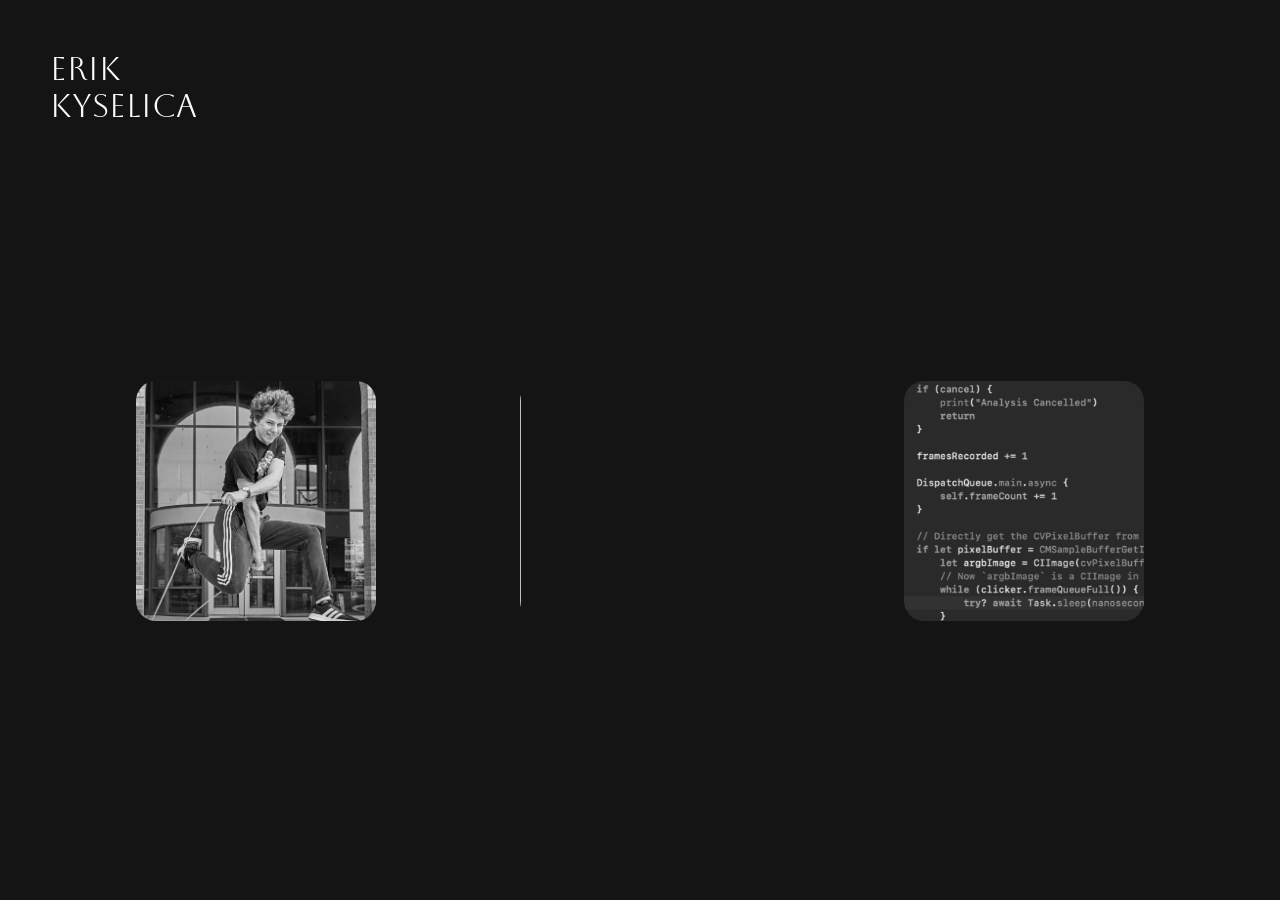
==== index.html @ 1a5b07fd "init commit" ====
<!DOCTYPE html>
<html lang="en">
<head>
    <meta charset="UTF-8">
    <meta name="viewport" content="width=device-width, initial-scale=1.0">
    <title>Erik Kyselica</title>
    <link rel="stylesheet" href="custom-element/custom-image.css"> <!-- Link to your CSS file -->
    <link rel="stylesheet" href="styles.css">
    <link rel="stylesheet" href="IndexStyles.css">
    <link rel="stylesheet" href="scrollingPage/scrollingPage.css">
    <link href='https://fonts.googleapis.com/css?family=Aboreto|Montserrat' rel='stylesheet'>
    <script src="custom-element/custom-elements.js"></script>
    <script src="scrollingPage/scrollingPageFunctions.js"></script>
</head>
<body>
<div id="content">
    <div id="home" class="section">
        <div id="rightTextDiv">
            <p class="name">Erik</p>
            <p class="name lastName">Kyselica</p>
            <div id="emailDiv">
                <p id="email">erik@kyseli.ca</p>
            </div>
        </div>
        <div id="homeMain">
            <div id="aboutDiv">
                <div id="aboutHiBox">
                    <p id="aboutHi">Hi!</p>
                </div>
                <div id="aboutParagraphs">
                    <p class = "aboutParagraph">My name is Erik Kyselica and I am studying Computer Science and Engineering at The Ohio State University.</p>
                    <p class = "aboutParagraph">Some of my interests are jumping rope with my friends, playing chess, and coding!</p>
                    <p class = "aboutParagraph">I love taking on challenging projects that require me to learn new skills, like this website! I hope you enjoy!</p>
                    <p id = "aboutGoBack" class = "aboutParagraph", onclick="leaveAbout();">Go back</p>
                </div>
            </div>
            <div id="images">
                <custom-image id="homeIm1" class="homeImage" img-path="homeImages/Accomplishments.jpg" background-color="rgb(30,50,30)" text-color="rgb(250,250,250)" hover-text="accomplishments"></custom-image>
                <custom-image id="homeIm2" class="homeImage" img-path="homeImages/About.JPG" background-color="rgb(50,30,30)" text-color="rgb(250,250,250)" hover-text="about"></custom-image>
                <custom-image id="homeIm3" class="homeImage" img-path="homeImages/Apps.png" background-color="rgb(30,30,50)" text-color="rgb(250,250,250)" hover-text="apps"></custom-image>
            </div>
        </div>
    </div>
    <div id="accomplishments" class="section scrollingPage">
        <div id="accsidebar" class="sidebar">
            <div id="acctitleText" class="titleText">
                <p id="acctitleTextToConvert" class="titleTextToConvert">ACCOMPLISHMENTS</p>
            </div>
            <div id="accpageIndicator" class="pageIndicator">
            </div>
        </div>
        <div id="accpageHolder" class="pageHolder">

        </div>
    </div>
    <div id="apps" class="section scrollingPage">
        <div id="appsidebar" class="sidebar">
            <div id="apptitleText" class="titleText">
                <p id="apptitleTextToConvert" class="titleTextToConvert">APPS</p>
            </div>
            <div id="apppageIndicator" class="pageIndicator">
            </div>
        </div>
        <div id="apppageHolder" class="pageHolder">

        </div>
    </div>
</div>
<script src="Accomplishments/Accomplishments.js"></script>
<script src="Apps/Apps.js"></script>
</body>
---- custom-element/custom-image.css ----
#images {
    background-color: rgba(0, 0, 0, 0);
    position: absolute;
    display: flex;
    top: 50%;
    left: 50%;
    transform: translate(-50%, -50%);
    align-items: center; /* This centers the children vertically */
    justify-content: center; /* This centers the children horizontally */
    height: 100vh;
    width: 100%;
    user-select: none;
}

/*
.imageHolder {
    position: relative;
    display: flex;
    justify-content: center;
    align-items: center;
    height: 50%;
    width: 100%;
    transition: transform 0.3s ease-in-out;
}

.insideImage {
    filter: grayscale(1);
    width: 75%;
    height: 75%;
    transition: filter 0.5s ease-in-out, width 0.5s cubic-bezier(.55,.53,.12,.67);
}*/


.imageHolder {
    position: relative; /* Change this from absolute to relative */
    display: flex;
    justify-content: center;
    align-items: center; /* This will center the .insideImage vertically inside .imageHolder */
    height: 50%;
    width: 100%;
    aspect-ratio: 1;
    transition: transform 0.3s ease-in-out; /* You may adjust the transform transition here */
}
.insideImageDiv {
    /* Convert image to sepia tones first */
    display: flex;
    filter: grayscale(1);
    width: 75%; /* 100% of .imageHolder */
    height: 75%; /* 100% of .imageHolder */
    justify-content: center;
    align-items: center;
    overflow: hidden;
    position: relative; /* This helps contain the absolute img within outside */
    transition: filter 0.5s ease-in-out, width 0.3s linear, height 0.3s linear;
    border-radius: 20px;
}

.insideImage {
    position: relative;
    width: 133%; /* Width relative to #outside */
    height: 133%; /* Height relative to #outside */
    transition: width 0.3s linear, height 0.3s linear, margin-left 0.3s ease-in-out, margin-right 0.3s ease-in-out;
}

.insideImageDiv:hover {
    width: 100%;
    height: 100%;
    filter: grayscale(0);
}

.insideImage:hover {
    width: 100%;
    height: 100%;
}

custom-image {
    align-items: center;
    justify-content: center;
    width: 25%;
    margin-left: 2.5%;
    margin-right: 2.5%;
    transition: margin-left 0.3s ease-in-out, margin-right 0.3s ease-in-out, transform 0.5s ease-in-out;
}

/* Moves the text into view on image hover*/
custom-image:has(img:hover) > .textHolderType1 > .characterType1 > .characterType1Text {
    transform: translateX(0%);
}

.textHolderType1 {
    align-items: center;
    justify-content: center;
    display: flex;
    font-size: 2rem;
    font-family: 'Aboreto', serif;
    color: rgb(250,250,250);

}

.textHolderType1 > .characterType1 {
    display: inline-block;
    overflow: hidden;
}

.textHolderType1 > .characterType1 > .characterType1Text {
    transform: translateX(-100%);
    transition: transform 0.5s ease;
}



.backgroundOpacity {
    content: '';
    position: absolute;
    top: 0;
    left: 0;
    width: 100%;
    height: 100%;
    background: radial-gradient(circle at center bottom, rgb(30, 30, 30), rgb(30, 30, 30));
    opacity: 0;
    transition: opacity 0.3s ease-in-out;
    pointer-events: none; /* Make sure clicks pass through */
    z-index: -1;
}
---- styles.css ----
body {

}

#content {
    position: relative;
    width: 100vw;
    height: 100vh;
    overflow: hidden;
}

.section {
    position: absolute;
    width: 100%;
    height: 100%;
    transition: transform 1s ease-in-out;
}

#home {
    transform: translateY(0%);
}
#accomplishments {
    transform: translateY(100%);
}
#apps {
    transform: translateY(100%);
}

#header {
    display: flex;
    justify-content: space-between;
    align-items: center;
    padding: 10px 20px; /* Adjust the padding as needed */
    background: rgba(0,0,0,0); /* Or any color you prefer */
    box-shadow: 0 2px 4px rgba(0, 0, 0, 0.1); /* Optional: adds a subtle shadow for depth */
}

#rightTextDiv {
    margin-left: 50px;
    margin-top: 50px
}
.name {
    font-size: 2rem;
    font-family: 'Aboreto', serif;
    color: rgb(250,250,250);
    user-select: none;
    margin: 0;
    padding: 0;
}

/* Additional styles for responsiveness */
@media (max-width: 768px) {
    #header {
        flex-direction: column;
        text-align: center;
    }
    #leftText, #rightText {
        margin-bottom: 5px;
    }
}
---- IndexStyles.css ----
body {
    background-color: rgb(20,20,20);
    height: 100vh;
    margin: 0;
    overflow: hidden;
    transition: background 0.3s ease-in-out;
}

#homeMain {
    display: flex;
    justify-content: center;
    align-items: center;
    height: 100%;
}

#images {
    position: absolute;
}

#aboutDiv {
    position: absolute;
    display: flex;
    justify-content: center;
    align-items: center;
    height: 100vh;
    width: 100%;
    pointer-events: none;
    color: rgb(250, 250, 250);
    font-family: 'Montserrat', serif;
    margin-bottom: 30%;
    max-width: 60%;
}

#aboutHi {
    margin-top: 0;
    margin-bottom: 0;
    font-size: 2rem;
    transform: translateY(100%);
    display: inline-block;
    transition: transform 0.3s ease-in-out, opacity 0.5s ease-in-out;
}

#aboutHiBox {
    overflow: hidden;
}

.aboutParagraph {
    flex: 1;
    font-size: 24px;
    opacity: 0;
    transition: transform 0.05s ease-in-out, opacity 0.5s ease-in-out, color 0.3s ease-in-out;
}

#aboutParagraphs {
    position: absolute;
    display: flex;
    flex-direction: column;
}

.lastName {
    margin-bottom: 0;
}
#email {
    font-family: 'Montserrat', serif;
    font-size: 1rem;
    color: rgb(200, 200, 200);
    margin-top: 0;
    margin-bottom: 0;
    transform: translateY(-100%);
    transition: transform 0.5s ease-in-out;
}

#emailDiv {
    overflow: hidden;
}

#aboutGoBack {
    color: rgb(200, 200, 200);
    pointer-events: all;
}

#aboutGoBack:hover {
    color: rgb(250, 250, 250);
}
---- scrollingPage/scrollingPage.css ----
body {
    /*background: radial-gradient(circle at center top, rgb(20,50,20), rgb(20, 20, 20));*/
    height: 100vh;
    margin: 0;
    overflow: hidden;
}

.scrollingPage {
    /*position: relative; /* Center stuff */
    display: flex;
    align-items: center;
    height: 100vh;
    width: 100%;
    margin-left: 20px;
}

.sidebar {
    display: flex;
    flex-direction: row;
    align-items: center; /* Center-align the text */
}

.pageIndicator {
    display: flex;
    flex-direction: column;
    align-items: center; /* Center-align the text */
    margin-left: 10px;
    opacity: 0;
}

.titleText {
    color: rgb(250, 250, 250);
    font-size: 2rem;
    font-family: 'Aboreto', serif;
    display: flex;
    flex-direction: column;
    align-items: center; /* Center-align the text */
}

.titleTextToConvert {
    opacity: 0;
}

.titleTextCharacter {
    display: inline-block;
    transform: translateX(-100%);
    opacity: 0;
    transition: opacity 0.5s ease-in-out, transform 0.5s ease-in-out;
}

p, img, span{
    user-select: none;
}

.dot {
    height: 10px;
    width: 10px;
    margin: 5px;
    background-color: gray;
    border-radius: 50%;
    display: inline-block;
    transition: background-color 0.5s ease-in-out;
}

.dot.active {
    background-color: white;
}

.pageHolder {
    width: 100%;
    height: 50%;
    align-items: center;
    justify-content: center;
    position: relative;
}

.page {
    position: absolute;
    color: white;
    font-family: 'Montserrat', serif;
    font-size: 20px;
    justify-content: center;
    display: flex;
    flex-direction: row;
    height: 100%;
    opacity: 0;
    transition: opacity 0.5s ease-in-out, transform 0.7s ease-in-out;
    transition-delay: 1s;

}

.pageSpacer {
   flex: 1
}

.pageTextFlex {
    display: flex;
    justify-content: center;
    flex-direction: row;
}

.pageTextHolder > p {
    margin-top: 0;
    margin-bottom: 0;
}

.pageTextHolder >p:not(.pageTitle) {
    margin-left: 5px;
}
.pageTitle {
    font-family: 'Aboreto', serif;
    font-size: 3rem;
}
.pageSubtitle {
    color: rgb(150, 150, 150);
}

.pageImageHolder {
    flex: 2;
    height: 100%;
}
.pageImg {
    height: auto;
    width: 100%;
    object-fit: contain;
}
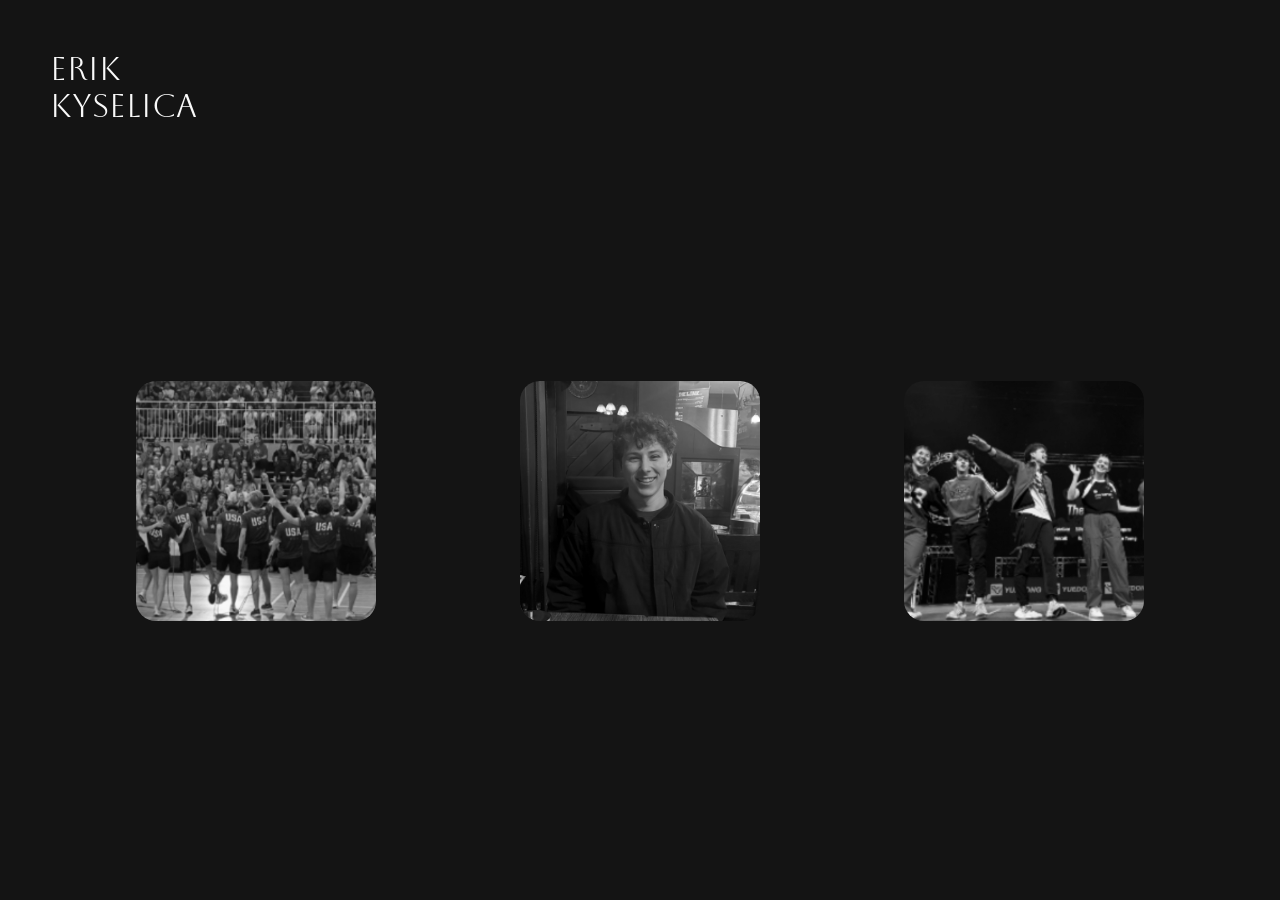
==== commit d6914baf: "Update images, content, added resume, and made mobile-friendly" ====
--- a/index.html
+++ b/index.html
@@ -2,7 +2,7 @@
 <html lang="en">
 <head>
     <meta charset="UTF-8">
-    <meta name="viewport" content="width=device-width, initial-scale=1.0">
+    <meta name="viewport" content="width=device-width, initial-scale=1.0, viewport-fit=cover">
     <title>Erik Kyselica</title>
     <link rel="stylesheet" href="custom-element/custom-image.css"> <!-- Link to your CSS file -->
     <link rel="stylesheet" href="styles.css">
@@ -28,23 +28,25 @@
                     <p id="aboutHi">Hi!</p>
                 </div>
                 <div id="aboutParagraphs">
-                    <p class = "aboutParagraph">My name is Erik Kyselica and I am studying Computer Science and Engineering at The Ohio State University.</p>
-                    <p class = "aboutParagraph">Some of my interests are jumping rope with my friends, playing chess, and coding!</p>
-                    <p class = "aboutParagraph">I love taking on challenging projects that require me to learn new skills, like this website! I hope you enjoy!</p>
+                    <p class = "aboutParagraph">My name is Erik, I study Computer Science and Engineering at The Ohio State University. I do full-stack web development.</p>
+                    <p class = "aboutParagraph">Some of my interests outside of programming are jumping rope and playing chess. I also watch football when my team is having a good season.</p>
+                    <p class = "aboutParagraph">I love taking on projects that require me to learn new skills, this website is one of those. I hope you enjoy!</p>
+                    <p class = "aboutParagraph">If you'd like to get in contact, feel free to email me.</p>
+                    <p class = "aboutParagraph"><a href="ErikKyselicaResume.pdf" target="_blank" class="aboutLink">Resume</a></p>
                     <p id = "aboutGoBack" class = "aboutParagraph", onclick="leaveAbout();">Go back</p>
                 </div>
             </div>
             <div id="images">
-                <custom-image id="homeIm1" class="homeImage" img-path="homeImages/Accomplishments.jpg" background-color="rgb(30,50,30)" text-color="rgb(250,250,250)" hover-text="accomplishments"></custom-image>
-                <custom-image id="homeIm2" class="homeImage" img-path="homeImages/About.JPG" background-color="rgb(50,30,30)" text-color="rgb(250,250,250)" hover-text="about"></custom-image>
-                <custom-image id="homeIm3" class="homeImage" img-path="homeImages/Apps.png" background-color="rgb(30,30,50)" text-color="rgb(250,250,250)" hover-text="apps"></custom-image>
+                <custom-image id="homeIm1" class="homeImage" img-path="homeImages/Accomplishments.jpg" background-color="rgb(30,50,30)" text-color="rgb(250,250,250)" hover-text="awards"></custom-image>
+                <custom-image id="homeIm2" class="homeImage" img-path="homeImages/About.png" background-color="rgb(50,30,30)" text-color="rgb(250,250,250)" hover-text="about"></custom-image>
+                <custom-image id="homeIm3" class="homeImage" img-path="homeImages/Apps.jpg" background-color="rgb(30,30,50)" text-color="rgb(250,250,250)" hover-text="projects"></custom-image>
             </div>
         </div>
     </div>
     <div id="accomplishments" class="section scrollingPage">
         <div id="accsidebar" class="sidebar">
             <div id="acctitleText" class="titleText">
-                <p id="acctitleTextToConvert" class="titleTextToConvert">ACCOMPLISHMENTS</p>
+                <p id="acctitleTextToConvert" class="titleTextToConvert">AWARDS</p>
             </div>
             <div id="accpageIndicator" class="pageIndicator">
             </div>
@@ -56,7 +58,7 @@
     <div id="apps" class="section scrollingPage">
         <div id="appsidebar" class="sidebar">
             <div id="apptitleText" class="titleText">
-                <p id="apptitleTextToConvert" class="titleTextToConvert">APPS</p>
+                <p id="apptitleTextToConvert" class="titleTextToConvert">PROJECTS</p>
             </div>
             <div id="apppageIndicator" class="pageIndicator">
             </div>
--- a/custom-element/custom-image.css
+++ b/custom-element/custom-image.css
@@ -51,7 +51,7 @@
     align-items: center;
     overflow: hidden;
     position: relative; /* This helps contain the absolute img within outside */
-    transition: filter 0.5s ease-in-out, width 0.3s linear, height 0.3s linear;
+    transition: filter 0.5s ease-in-out, width 0.3s ease-in-out, height 0.3s ease-in-out;
     border-radius: 20px;
 }
 
@@ -59,18 +59,29 @@
     position: relative;
     width: 133%; /* Width relative to #outside */
     height: 133%; /* Height relative to #outside */
-    transition: width 0.3s linear, height 0.3s linear, margin-left 0.3s ease-in-out, margin-right 0.3s ease-in-out;
+    object-fit: contain;
+    transition: width 0.3s linear, height 0.3s ease-in-out, margin-left 0.3s ease-in-out, margin-right 0.3s ease-in-out;
 }
 
-.insideImageDiv:hover {
-    width: 100%;
-    height: 100%;
-    filter: grayscale(0);
+/* Only apply hover effects on devices that support hover (avoids layout issues on touch) */
+@media (hover: hover) {
+    .insideImageDiv:hover {
+        width: 100%;
+        height: 100%;
+        filter: grayscale(0);
+    }
+
+    .insideImage:hover {
+        width: 100%;
+        height: 100%;
+    }
 }
 
-.insideImage:hover {
-    width: 100%;
-    height: 100%;
+/* Touch devices: show full color on tap for feedback */
+@media (hover: none) {
+    .insideImageDiv:active {
+        filter: grayscale(0);
+    }
 }
 
 custom-image {
@@ -82,9 +93,70 @@
     transition: margin-left 0.3s ease-in-out, margin-right 0.3s ease-in-out, transform 0.5s ease-in-out;
 }
 
-/* Moves the text into view on image hover*/
-custom-image:has(img:hover) > .textHolderType1 > .characterType1 > .characterType1Text {
-    transform: translateX(0%);
+@media (max-width: 768px) {
+    #images {
+        flex-direction: column;
+        gap: 20px;
+        padding: 20px 20px 20px 20px;
+        box-sizing: border-box;
+    }
+
+    custom-image {
+        width: 85%;
+        max-width: 320px;
+        margin-left: 0;
+        margin-right: 0;
+        display: flex;
+        flex-direction: row;
+        align-items: center;
+    }
+
+    .textHolderType1 {
+        flex-direction: column;
+        font-size: 0.55rem;
+        margin-right: 8px;
+        flex-shrink: 0;
+        gap: 0;
+    }
+
+    .textHolderType1 > .characterType1 {
+        overflow: visible;
+        line-height: 1;
+    }
+
+    .textHolderType1 > .characterType1 > .characterType1Text {
+        transform: translateX(0%) !important;
+        margin: 0;
+        padding: 0;
+        line-height: 1;
+    }
+
+    .imageHolder {
+        aspect-ratio: 1 / 1;
+        height: auto;
+        width: 60%;
+        flex-shrink: 0;
+    }
+
+    .insideImageDiv {
+        width: 100%;
+        height: 100%;
+        aspect-ratio: 1 / 1;
+        border-radius: 20px;
+    }
+
+    .insideImage {
+        width: 100%;
+        height: 100%;
+        object-fit: cover;
+    }
+}
+
+/* Moves the text into view on image hover */
+@media (hover: hover) {
+    custom-image:has(img:hover) > .textHolderType1 > .characterType1 > .characterType1Text {
+        transform: translateX(0%);
+    }
 }
 
 .textHolderType1 {
@@ -103,11 +175,9 @@
 }
 
 .textHolderType1 > .characterType1 > .characterType1Text {
-    transform: translateX(-100%);
+    transform: translateX(-105%);
     transition: transform 0.5s ease;
 }
-
-
 
 .backgroundOpacity {
     content: '';
--- a/styles.css
+++ b/styles.css
@@ -4,9 +4,11 @@
 
 #content {
     position: relative;
-    width: 100vw;
+    width: 100%;
+    max-width: 100vw;
     height: 100vh;
     overflow: hidden;
+    box-sizing: border-box;
 }
 
 .section {
@@ -14,6 +16,7 @@
     width: 100%;
     height: 100%;
     transition: transform 1s ease-in-out;
+    overflow: hidden;
 }
 
 #home {
@@ -57,4 +60,8 @@
     #leftText, #rightText {
         margin-bottom: 5px;
     }
+
+    #content {
+        overflow-x: hidden;
+    }
 }
--- a/IndexStyles.css
+++ b/IndexStyles.css
@@ -27,8 +27,26 @@
     pointer-events: none;
     color: rgb(250, 250, 250);
     font-family: 'Montserrat', serif;
+    margin-top: 5%;
     margin-bottom: 30%;
     max-width: 60%;
+}
+
+a {
+    color: rgb(250, 250, 250);
+    text-decoration: underline;
+    user-select: all;
+    cursor: pointer;
+    pointer-events: all;
+}
+
+.pageSubtitleLinkImg {
+    color: rgb(250, 250, 250);
+    filter: invert(1);
+    aspect-ratio: 1 / 1;
+    width: auto;
+    height: 20px;
+    padding-left: 5px;
 }
 
 #aboutHi {
@@ -81,4 +99,28 @@
 
 #aboutGoBack:hover {
     color: rgb(250, 250, 250);
+}
+
+@media (max-width: 768px) {
+    #rightTextDiv {
+        margin-left: 20px;
+        margin-top: 24px;
+    }
+
+    .name {
+        font-size: 1.5rem;
+    }
+
+    #aboutDiv {
+        max-width: 90%;
+        margin-bottom: 20%;
+    }
+
+    .characterType1 {
+        font-size: 18px;
+    }
+
+    .aboutParagraph {
+        font-size: 18px;
+    }
 }
--- a/scrollingPage/scrollingPage.css
+++ b/scrollingPage/scrollingPage.css
@@ -1,31 +1,44 @@
+html {
+    overflow-x: hidden;
+}
+
 body {
     /*background: radial-gradient(circle at center top, rgb(20,50,20), rgb(20, 20, 20));*/
     height: 100vh;
     margin: 0;
     overflow: hidden;
+    -webkit-overflow-scrolling: touch;
+    box-sizing: border-box;
 }
 
 .scrollingPage {
-    /*position: relative; /* Center stuff */
     display: flex;
     align-items: center;
     height: 100vh;
     width: 100%;
     margin-left: 20px;
+    box-sizing: border-box;
 }
 
 .sidebar {
     display: flex;
     flex-direction: row;
-    align-items: center; /* Center-align the text */
+    align-items: center;
+    flex-shrink: 0;
+    /* Prevent layout shift: fixed dimensions for indicator area */
+    min-width: 60px;
 }
 
 .pageIndicator {
     display: flex;
     flex-direction: column;
-    align-items: center; /* Center-align the text */
+    align-items: center;
+    justify-content: center;
     margin-left: 10px;
     opacity: 0;
+    /* Prevent jitter: fixed size so layout doesn't shift during transitions */
+    min-height: 80px;
+    width: 20px;
 }
 
 .titleText {
@@ -43,9 +56,9 @@
 
 .titleTextCharacter {
     display: inline-block;
-    transform: translateX(-100%);
-    opacity: 0;
-    transition: opacity 0.5s ease-in-out, transform 0.5s ease-in-out;
+    transform: translate3d(-100%, 0, 0);
+    opacity: 0;
+    transition: opacity 0.5s ease-in-out, transform 0.5s cubic-bezier(0.4, 0, 0.2, 1);
 }
 
 p, img, span{
@@ -69,13 +82,21 @@
 .pageHolder {
     width: 100%;
     height: 50%;
+    min-height: 280px;
     align-items: center;
     justify-content: center;
     position: relative;
+    overflow: hidden;
+    /* Prevent layout reflow during page transitions */
+    contain: layout style;
 }
 
 .page {
     position: absolute;
+    top: 0;
+    left: 0;
+    right: 0;
+    bottom: 0;
     color: white;
     font-family: 'Montserrat', serif;
     font-size: 20px;
@@ -83,10 +104,12 @@
     display: flex;
     flex-direction: row;
     height: 100%;
-    opacity: 0;
-    transition: opacity 0.5s ease-in-out, transform 0.7s ease-in-out;
+    width: 100%;
+    opacity: 0;
+    /* GPU-accelerated transforms for smoother animations */
+    will-change: transform, opacity;
+    transition: opacity 0.5s cubic-bezier(0.4, 0, 0.2, 1), transform 0.6s cubic-bezier(0.4, 0, 0.2, 1);
     transition-delay: 1s;
-
 }
 
 .pageSpacer {
@@ -118,9 +141,113 @@
 .pageImageHolder {
     flex: 2;
     height: 100%;
+    min-width: 0;
 }
 .pageImg {
     height: auto;
     width: 100%;
     object-fit: contain;
+}
+
+/* Mobile responsive styles */
+@media (max-width: 768px) {
+    .scrollingPage {
+        flex-direction: column;
+        margin-left: 0;
+        padding: 16px 20px;
+        align-items: stretch;
+        box-sizing: border-box;
+    }
+
+    .sidebar {
+        flex-direction: column;
+        min-width: auto;
+        margin-bottom: 16px;
+    }
+
+    .titleText {
+        font-size: 1.25rem;
+        flex-direction: row;
+        flex-wrap: wrap;
+        justify-content: center;
+    }
+
+    .titleTextCharacter {
+        display: inline-block;
+    }
+
+    .pageIndicator {
+        flex-direction: row;
+        min-height: auto;
+        width: auto;
+        margin-left: 0;
+        margin-top: 8px;
+    }
+
+    .dot {
+        margin: 4px;
+        height: 8px;
+        width: 8px;
+    }
+
+    .pageHolder {
+        height: auto;
+        flex: 1;
+        min-height: 200px;
+        box-sizing: border-box;
+    }
+
+    .page {
+        flex-direction: column;
+        font-size: 16px;
+        padding: 0 12px;
+        justify-content: flex-start;
+        overflow-y: auto;
+        -webkit-overflow-scrolling: touch;
+        align-items: stretch;
+        box-sizing: border-box;
+    }
+
+    .pageTextFlex {
+        flex-direction: column;
+        width: 100% !important;
+        flex: 0 0 auto;
+        min-width: 0;
+    }
+
+    .pageTitle {
+        font-size: 1.5rem;
+    }
+
+    .pageImageHolder {
+        flex: 0 0 auto;
+        min-height: 0;
+        max-height: 35vh;
+        display: flex;
+        justify-content: center;
+        align-items: center;
+    }
+
+    .pageImg {
+        max-height: 35vh;
+        max-width: 100%;
+        width: auto;
+        height: auto;
+        object-fit: contain;
+    }
+
+    .pageTextHolder {
+        overflow-y: visible;
+        -webkit-overflow-scrolling: touch;
+        max-height: none;
+    }
+
+    .pageDesc {
+        font-size: 14px;
+        line-height: 1.4;
+    }
+
+    .pageSpacer {
+        flex: 0 0 12px;
+    }
 }
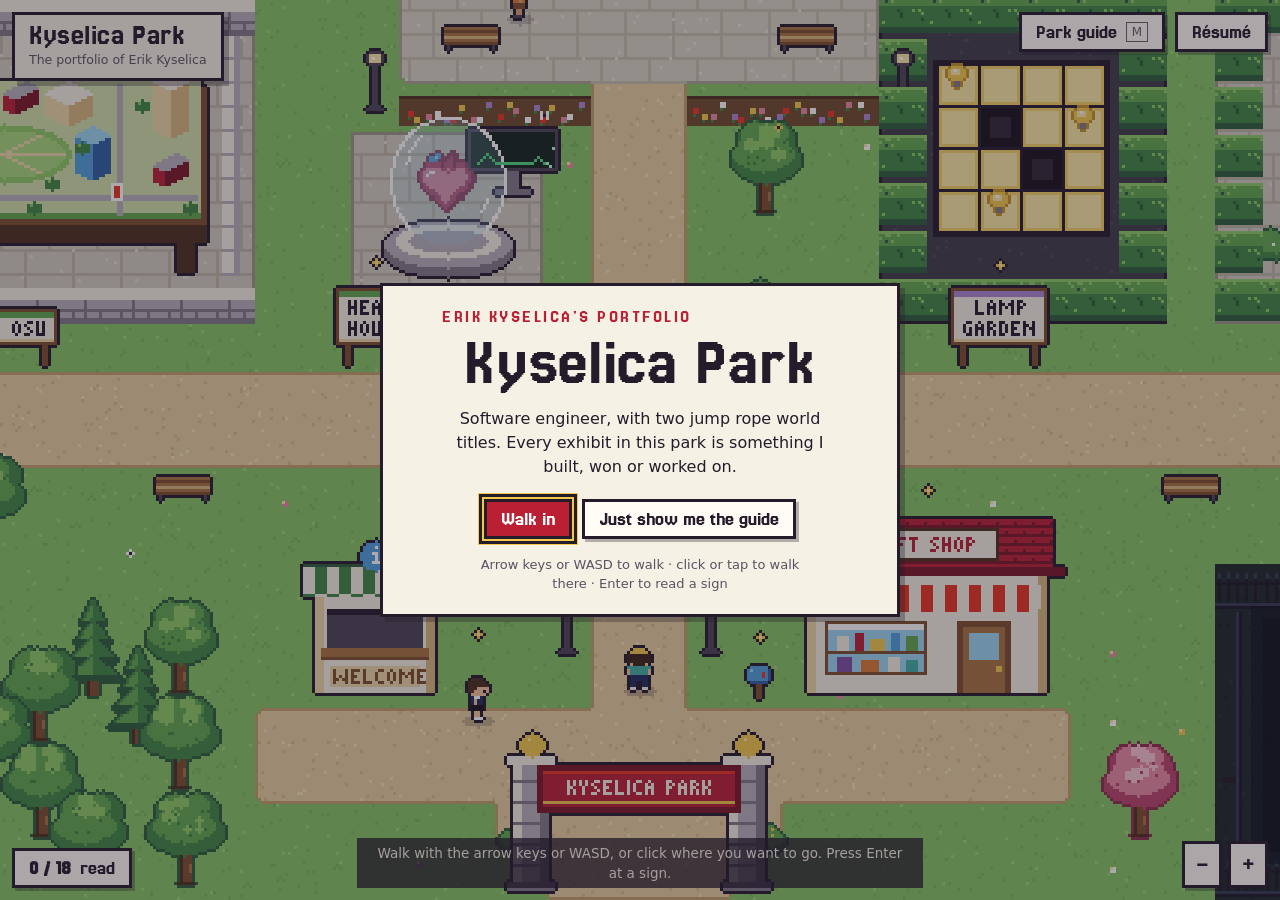
==== commit 76983204: "Reimagine the portfolio as a pixel park The home page is now Kyselica Park: a top-down pixel park wa" ====
--- a/index.html
+++ b/index.html
@@ -1,73 +1,112 @@
-<!DOCTYPE html>
+<!doctype html>
 <html lang="en">
 <head>
-    <meta charset="UTF-8">
-    <meta name="viewport" content="width=device-width, initial-scale=1.0, viewport-fit=cover">
-    <title>Erik Kyselica</title>
-    <link rel="stylesheet" href="custom-element/custom-image.css"> <!-- Link to your CSS file -->
-    <link rel="stylesheet" href="styles.css">
-    <link rel="stylesheet" href="IndexStyles.css">
-    <link rel="stylesheet" href="scrollingPage/scrollingPage.css">
-    <link href='https://fonts.googleapis.com/css?family=Aboreto|Montserrat' rel='stylesheet'>
-    <script src="custom-element/custom-elements.js"></script>
-    <script src="scrollingPage/scrollingPageFunctions.js"></script>
+<meta charset="utf-8">
+<meta name="viewport" content="width=device-width, initial-scale=1, viewport-fit=cover">
+<title>Erik Kyselica · Kyselica Park</title>
+<meta name="description" content="The portfolio of Erik Kyselica, software engineer and jump rope world champion, built as a pixel park you can walk around. Every exhibit is something he built, won or worked on.">
+<meta name="theme-color" content="#86c463">
+<meta property="og:title" content="Kyselica Park: the portfolio of Erik Kyselica">
+<meta property="og:description" content="A pixel park you can walk around. Every exhibit is something Erik built, won or worked on.">
+<meta property="og:type" content="website">
+<meta property="og:url" content="https://kyseli.ca/">
+<meta property="og:image" content="https://kyseli.ca/park/img/og.png">
+<meta name="twitter:card" content="summary_large_image">
+<link rel="icon" href="data:image/svg+xml,%3Csvg xmlns='http://www.w3.org/2000/svg' viewBox='0 0 16 16' shape-rendering='crispEdges'%3E%3Crect width='16' height='16' fill='%2386c463'/%3E%3Cpath d='M4 3h8v1h1v5h-1v1H4V9H3V4h1z' fill='%233f8644'/%3E%3Cpath d='M5 4h5v1h1v3H5z' fill='%235fa84c'/%3E%3Crect x='7' y='10' width='2' height='4' fill='%237a4d2c'/%3E%3Crect x='6' y='5' width='2' height='1' fill='%238ccb62'/%3E%3C/svg%3E">
+<link rel="preconnect" href="https://fonts.googleapis.com">
+<link rel="preconnect" href="https://fonts.gstatic.com" crossorigin>
+<link rel="stylesheet" href="https://fonts.googleapis.com/css2?family=Jersey+25&display=swap">
+<link rel="stylesheet" href="park/park.css">
 </head>
 <body>
-<div id="content">
-    <div id="home" class="section">
-        <div id="rightTextDiv">
-            <p class="name">Erik</p>
-            <p class="name lastName">Kyselica</p>
-            <div id="emailDiv">
-                <p id="email">erik@kyseli.ca</p>
-            </div>
-        </div>
-        <div id="homeMain">
-            <div id="aboutDiv">
-                <div id="aboutHiBox">
-                    <p id="aboutHi">Hi!</p>
-                </div>
-                <div id="aboutParagraphs">
-                    <p class = "aboutParagraph">My name is Erik, I study Computer Science and Engineering at The Ohio State University. I do full-stack web development.</p>
-                    <p class = "aboutParagraph">Some of my interests outside of programming are jumping rope and playing chess. I also watch football when my team is having a good season.</p>
-                    <p class = "aboutParagraph">I love taking on projects that require me to learn new skills, this website is one of those. I hope you enjoy!</p>
-                    <p class = "aboutParagraph">If you'd like to get in contact, feel free to email me.</p>
-                    <p class = "aboutParagraph"><a href="ErikKyselicaResume.pdf" target="_blank" class="aboutLink">Resume</a></p>
-                    <p id = "aboutGoBack" class = "aboutParagraph", onclick="leaveAbout();">Go back</p>
-                </div>
-            </div>
-            <div id="images">
-                <custom-image id="homeIm1" class="homeImage" img-path="homeImages/Accomplishments.jpg" background-color="rgb(30,50,30)" text-color="rgb(250,250,250)" hover-text="awards"></custom-image>
-                <custom-image id="homeIm2" class="homeImage" img-path="homeImages/About.png" background-color="rgb(50,30,30)" text-color="rgb(250,250,250)" hover-text="about"></custom-image>
-                <custom-image id="homeIm3" class="homeImage" img-path="homeImages/Apps.jpg" background-color="rgb(30,30,50)" text-color="rgb(250,250,250)" hover-text="projects"></custom-image>
-            </div>
-        </div>
+
+<main id="stage">
+<canvas id="park" tabindex="0" role="img" aria-label="Kyselica Park, a top-down pixel park. Walk with the arrow keys or W A S D and press Enter at a sign to read it. Every exhibit is also listed in the park guide."></canvas>
+
+<header class="bar">
+  <a class="brand panel" href="./">
+    <span class="brand-name">Kyselica Park</span>
+    <span class="brand-sub">The portfolio of Erik Kyselica</span>
+  </a>
+  <nav class="tools" aria-label="Park">
+    <button class="btn" type="button" id="btn-guide" aria-label="Park guide"><span class="label-long">Park guide</span><span class="label-short">Map</span> <kbd>M</kbd></button>
+    <a class="btn" href="ErikKyselicaResume.pdf" target="_blank" rel="noopener">Résumé</a>
+  </nav>
+</header>
+
+<div class="hud">
+  <div class="hud-left">
+    <button class="btn" type="button" id="stamps" title="Exhibits you have read. Opens the park guide."><b>0 / 0</b> read</button>
+  </div>
+  <div class="hud-mid">
+    <button class="btn" type="button" id="prompt" hidden>Read <span class="prompt-name"></span> <kbd>Enter</kbd></button>
+    <p id="hint">Walk with the arrow keys or WASD, or click where you want to go. Press Enter at a sign.</p>
+  </div>
+  <div class="hud-right">
+    <button class="btn zoom" type="button" id="zoom-out" aria-label="Zoom out" title="Zoom out (−)">−</button>
+    <button class="btn zoom" type="button" id="zoom-in" aria-label="Zoom in" title="Zoom in (+)">+</button>
+  </div>
+</div>
+<div id="tip" hidden></div>
+
+<aside id="plaque" role="dialog" aria-labelledby="plaque-title" hidden>
+  <div class="plaque-top">
+    <span class="zone"></span>
+    <button class="plaque-close" type="button" aria-label="Close this plaque" title="Close (Esc)">✕</button>
+  </div>
+  <div class="plaque-body"></div>
+  <div class="plaque-foot">
+    <button class="btn plaque-prev" type="button">← Previous</button>
+    <span class="plaque-count"></span>
+    <button class="btn plaque-next" type="button">Next →</button>
+  </div>
+</aside>
+
+
+<div id="welcome">
+  <div class="welcome-card panel" role="dialog" aria-labelledby="welcome-title">
+    <p class="eyebrow">Erik Kyselica's portfolio</p>
+    <h1 id="welcome-title">Kyselica Park</h1>
+    <p>Software engineer, with two jump rope world titles. Every exhibit in this park is something I built, won or worked on.</p>
+    <div class="links">
+      <button class="btn primary" type="button" id="btn-enter">Walk in</button>
+      <button class="btn" type="button" id="btn-tour">Just show me the guide</button>
     </div>
-    <div id="accomplishments" class="section scrollingPage">
-        <div id="accsidebar" class="sidebar">
-            <div id="acctitleText" class="titleText">
-                <p id="acctitleTextToConvert" class="titleTextToConvert">AWARDS</p>
-            </div>
-            <div id="accpageIndicator" class="pageIndicator">
-            </div>
-        </div>
-        <div id="accpageHolder" class="pageHolder">
+    <p class="keys">Arrow keys or WASD to walk · click or tap to walk there · Enter to read a sign</p>
+  </div>
+</div>
+</main>
 
-        </div>
+<dialog id="guide" aria-labelledby="guide-title">
+  <div class="guide-top">
+    <div>
+      <h2 id="guide-title">Park guide</h2>
+      <p>Pick an exhibit to go straight to it.</p>
     </div>
-    <div id="apps" class="section scrollingPage">
-        <div id="appsidebar" class="sidebar">
-            <div id="apptitleText" class="titleText">
-                <p id="apptitleTextToConvert" class="titleTextToConvert">PROJECTS</p>
-            </div>
-            <div id="apppageIndicator" class="pageIndicator">
-            </div>
-        </div>
-        <div id="apppageHolder" class="pageHolder">
+    <button class="plaque-close guide-close" type="button" aria-label="Close the park guide">✕</button>
+  </div>
+  <div class="guide-main">
+    <div class="guide-map">
+      <canvas role="img" aria-label="Map of the park. The same exhibits are listed beside it."></canvas>
+      <div class="guide-pins"></div>
+    </div>
+    <div class="guide-list"></div>
+  </div>
+</dialog>
 
-        </div>
-    </div>
-</div>
-<script src="Accomplishments/Accomplishments.js"></script>
-<script src="Apps/Apps.js"></script>
-</body>+<noscript>
+  <div class="noscript">
+    <h1>Erik Kyselica</h1>
+    <p>This portfolio is an interactive pixel park and needs JavaScript. Without it, here is the short version:</p>
+    <p><a href="ErikKyselicaResume.pdf">Résumé (PDF)</a> · <a href="mailto:erik@kyseli.ca">erik@kyseli.ca</a> · <a href="osu-map/">Small OSU, a live map of the Ohio State campus</a></p>
+  </div>
+</noscript>
+
+<script src="park/art.js"></script>
+<script src="park/world.js"></script>
+<script src="park/life.js"></script>
+<script src="park/data.js"></script>
+<script src="park/game.js"></script>
+<script src="park/ui.js"></script>
+</body>
+</html>
--- a/park/park.css
+++ b/park/park.css
@@ -0,0 +1,197 @@
+/* Kyselica Park: interface styles. The park itself is a canvas; this is the paper and ink around it. */
+:root {
+  --ink: #241c2b;
+  --ink-soft: #5a5263;
+  --cream: #f5f1e4;
+  --paper: #fffdf6;
+  --shade: #e4dcc6;
+  --scarlet: #ba1f33;
+  --gold: #f2c94c;
+  --grass: #86c463;
+  --pixel: "Jersey 25", "Courier New", ui-monospace, monospace;
+  --body: system-ui, -apple-system, "Segoe UI", Roboto, sans-serif;
+  --edge: 3px solid var(--ink);
+  --drop: 5px 5px 0 rgba(36, 28, 43, 0.32);
+}
+* { box-sizing: border-box; }
+html, body { height: 100%; margin: 0; }
+html { touch-action: manipulation; -webkit-text-size-adjust: 100%; -webkit-tap-highlight-color: transparent; }
+body { background: var(--grass); color: var(--ink); font: 16px/1.5 var(--body); overflow: hidden; overscroll-behavior: none; }
+[hidden] { display: none !important; }
+
+#stage { position: fixed; inset: 0; overflow: hidden; background: var(--grass); }
+#park { position: absolute; left: 0; top: 0; display: block; image-rendering: pixelated; image-rendering: crisp-edges; touch-action: none; -webkit-user-select: none; user-select: none; -webkit-touch-callout: none; outline: none; }
+#park:focus-visible { outline: 3px solid var(--gold); outline-offset: -3px; }
+
+.panel { background: var(--cream); border: var(--edge); box-shadow: var(--drop); }
+button, .btn { font: inherit; color: inherit; }
+.btn {
+  display: inline-flex; align-items: center; gap: 0.45em; min-height: 40px; padding: 6px 14px; cursor: pointer;
+  background: var(--paper); border: var(--edge); box-shadow: 3px 3px 0 rgba(36, 28, 43, 0.32);
+  font-family: var(--pixel); font-size: 20px; line-height: 1.1; text-decoration: none; color: var(--ink); white-space: nowrap;
+}
+.btn:hover { background: #fff; transform: translate(-1px, -1px); box-shadow: 4px 4px 0 rgba(36, 28, 43, 0.32); }
+.btn:active { transform: translate(2px, 2px); box-shadow: 1px 1px 0 rgba(36, 28, 43, 0.32); }
+.btn.primary { background: var(--scarlet); color: #fff; }
+.btn.primary:hover { background: #cf2a40; }
+.btn kbd { font: 12px/1 var(--body); padding: 3px 5px; border: 1.5px solid currentColor; opacity: 0.7; }
+:focus-visible { outline: 3px solid var(--gold); outline-offset: 2px; }
+.btn:focus-visible, .pin:focus-visible, .guide-item:focus-visible { outline: 3px solid var(--ink); outline-offset: 2px; box-shadow: 0 0 0 6px var(--gold); }
+
+/* ----- top bar ----- */
+.bar { position: absolute; left: 0; right: 0; top: 0; display: flex; justify-content: space-between; align-items: flex-start; gap: 12px;
+  padding: max(12px, env(safe-area-inset-top)) max(12px, env(safe-area-inset-right)) 0 max(12px, env(safe-area-inset-left)); pointer-events: none; z-index: 3; }
+.bar > * { pointer-events: auto; }
+.brand { display: block; padding: 6px 14px 8px; text-decoration: none; color: var(--ink); }
+.brand-name { display: block; font: 29px/1.05 var(--pixel); letter-spacing: 0.02em; }
+.brand-sub { display: block; font-size: 12.5px; color: var(--ink-soft); }
+.tools { display: flex; gap: 10px; flex-wrap: wrap; justify-content: flex-end; }
+
+/* ----- bottom of the screen ----- */
+.hud { position: absolute; left: 0; right: 0; bottom: 0; display: grid; grid-template-columns: 1fr auto 1fr; align-items: end; gap: 12px;
+  padding: 0 max(12px, env(safe-area-inset-right)) max(12px, env(safe-area-inset-bottom)) max(12px, env(safe-area-inset-left)); pointer-events: none; z-index: 2; }
+.hud > * { pointer-events: auto; }
+.hud-left { justify-self: start; }
+.hud-mid { display: flex; flex-direction: column; align-items: center; gap: 8px; pointer-events: none; min-width: 0; }
+.hud-mid > * { pointer-events: auto; }
+.hud-right { justify-self: end; display: flex; gap: 6px; }
+#stamps b { font-weight: 700; }
+#stamps.bump { animation: bump 0.5s steps(4); }
+@keyframes bump { 30% { transform: translateY(-6px); background: var(--gold); } }
+#prompt { background: var(--ink); color: var(--cream); border-color: var(--ink); font-size: 22px; }
+#prompt:hover { background: #33283c; }
+#prompt .prompt-name { color: var(--gold); }
+#prompt kbd { color: var(--cream); }
+#hint { margin: 0; padding: 5px 12px; background: rgba(36, 28, 43, 0.78); color: var(--cream); font-size: 13.5px; text-align: center; transition: opacity 0.6s; max-width: 92%; }
+#hint.gone { opacity: 0; pointer-events: none; }
+.zoom { width: 40px; padding: 6px 0; justify-content: center; font-size: 26px; }
+#tip { position: absolute; left: 0; top: 0; z-index: 4; pointer-events: none; padding: 2px 9px; background: var(--ink); color: var(--cream); font: 18px/1.4 var(--pixel); white-space: nowrap; }
+
+/* ----- plaque ----- */
+#plaque { position: absolute; z-index: 5; right: max(12px, env(safe-area-inset-right)); top: 76px; bottom: max(12px, env(safe-area-inset-bottom)); width: min(430px, 40%);
+  display: flex; flex-direction: column; background: var(--cream); border: var(--edge); box-shadow: var(--drop); }
+.plaque-top { display: flex; align-items: center; justify-content: space-between; gap: 10px; padding: 8px 8px 8px 14px; border-bottom: var(--edge); background: var(--shade); }
+.zone { display: inline-flex; align-items: center; gap: 8px; font: 18px/1 var(--pixel); text-transform: uppercase; letter-spacing: 0.06em; }
+.zone::before, .guide-zone h3::before { content: ""; width: 12px; height: 12px; background: var(--zone, var(--gold)); border: 2px solid var(--ink); }
+.plaque-close { width: 36px; height: 36px; display: grid; place-items: center; cursor: pointer; background: var(--paper); border: var(--edge); font: 22px/1 var(--pixel); }
+.plaque-close:hover { background: var(--scarlet); color: #fff; }
+.plaque-body { flex: 1; overflow-y: auto; padding: 16px 18px 18px; }
+.plaque-body > * { margin: 0 0 14px; }
+.plaque-body > *:last-child { margin-bottom: 0; }
+.plaque-head.has-icon { display: grid; grid-template-columns: 64px 1fr; gap: 14px; align-items: center; }
+.plaque-icon { width: 64px; height: 64px; object-fit: contain; background: var(--paper); border: var(--edge); }
+.plaque-icon.pixel { image-rendering: pixelated; }
+.plaque-body h2 { margin: 0; font: 36px/1.05 var(--pixel); letter-spacing: 0.01em; text-wrap: balance; outline: none; }
+.kicker { margin: 4px 0 0; color: var(--scarlet); font: 20px/1.25 var(--pixel); }
+.meta, .tags { list-style: none; padding: 0; display: flex; flex-wrap: wrap; gap: 6px; }
+.meta li { padding: 2px 9px; background: var(--ink); color: var(--cream); font: 17px/1.5 var(--pixel); }
+.tags li { padding: 1px 9px; border: 2px solid var(--ink); font-size: 13px; background: var(--paper); }
+.bullets { padding-left: 0; list-style: none; }
+.bullets li { position: relative; padding-left: 20px; margin-bottom: 7px; }
+.bullets li::before { content: ""; position: absolute; left: 2px; top: 0.55em; width: 7px; height: 7px; background: var(--scarlet); }
+.photo { display: block; width: 100%; aspect-ratio: 3 / 2; object-fit: cover; object-position: 50% 70%; border: var(--edge); }
+.photo.portrait { width: 132px; aspect-ratio: 1; float: right; margin: 0 0 10px 14px; }
+.video { position: relative; aspect-ratio: 16 / 9; background: var(--ink); border: var(--edge); margin-bottom: 6px; }
+.video iframe, .video-play, .video-play img { position: absolute; inset: 0; width: 100%; height: 100%; border: 0; }
+.video-play { padding: 0; cursor: pointer; background: none; }
+.video-play img { object-fit: cover; }
+.video-badge { position: absolute; left: 10px; bottom: 10px; padding: 5px 12px; background: var(--scarlet); color: #fff; border: var(--edge); font: 20px/1.2 var(--pixel); }
+.video-play:hover .video-badge { background: #cf2a40; transform: translate(-1px, -1px); }
+.video-link { font-size: 13.5px; color: var(--ink-soft); }
+.links { display: flex; flex-wrap: wrap; gap: 10px; clear: both; padding-top: 2px; }
+.note { font-size: 13.5px; color: var(--ink-soft); }
+.draft { display: inline-block; padding: 2px 12px; background: var(--gold); border: var(--edge); font: 19px/1.4 var(--pixel); transform: rotate(-2deg); }
+.shelves { display: grid; grid-template-columns: auto 1fr; gap: 6px 14px; }
+.shelves dt { font: 18px/1.6 var(--pixel); color: var(--scarlet); }
+.shelves dd { margin: 0; }
+.plaque-foot { display: flex; align-items: center; justify-content: space-between; gap: 8px; padding: 8px 10px; border-top: var(--edge); background: var(--shade); }
+.plaque-foot .btn { min-height: 34px; padding: 4px 11px; font-size: 18px; box-shadow: 2px 2px 0 rgba(36, 28, 43, 0.32); }
+.plaque-count { font: 17px/1 var(--pixel); color: var(--ink-soft); }
+a { color: var(--scarlet); }
+
+/* ----- park guide ----- */
+#guide { width: min(1080px, calc(100vw - 24px)); max-height: calc(100dvh - 24px); padding: 0; color: var(--ink); background: var(--cream); border: var(--edge); box-shadow: var(--drop); overflow: hidden; }
+#guide[open] { display: flex; flex-direction: column; }
+#guide:focus { outline: none; }
+#guide::backdrop { background: rgba(36, 28, 43, 0.55); }
+.guide-top { display: flex; justify-content: space-between; align-items: center; gap: 12px; padding: 10px 10px 10px 16px; border-bottom: var(--edge); background: var(--shade); }
+.guide-top h2 { margin: 0; font: 31px/1 var(--pixel); }
+.guide-top p { margin: 3px 0 0; font-size: 13.5px; color: var(--ink-soft); }
+.guide-main { display: grid; grid-template-columns: minmax(0, 1.5fr) minmax(250px, 1fr); min-height: 0; overflow: hidden; }
+.guide-map { position: relative; align-self: start; margin: 14px; border: var(--edge); background: var(--grass); }
+.guide-map canvas { display: block; width: 100%; height: auto; image-rendering: pixelated; }
+.guide-pins { position: absolute; inset: 0; }
+.pin { position: absolute; transform: translate(-50%, -50%); width: 26px; height: 26px; padding: 0; cursor: pointer; display: grid; place-items: center;
+  background: var(--zone, var(--gold)); color: var(--ink); border: 2.5px solid var(--ink); font: 17px/1 var(--pixel); box-shadow: 2px 2px 0 rgba(36, 28, 43, 0.4); }
+.pin:hover { transform: translate(-50%, -50%) scale(1.25); z-index: 2; }
+.pin.seen { background: var(--paper); }
+.you { position: absolute; transform: translate(-50%, -130%); padding: 0 6px; background: var(--ink); color: var(--cream); font: 16px/1.5 var(--pixel); pointer-events: none; }
+.you::after { content: ""; position: absolute; left: 50%; top: 100%; margin-left: -4px; border: 4px solid transparent; border-top-color: var(--ink); }
+.guide-list { overflow-y: auto; padding: 14px 14px 14px 2px; }
+.guide-zone { margin-bottom: 12px; }
+.guide-zone h3 { display: flex; align-items: center; gap: 8px; margin: 0 0 5px; font: 18px/1.2 var(--pixel); text-transform: uppercase; letter-spacing: 0.06em; }
+.guide-zone ul { list-style: none; margin: 0; padding: 0; display: grid; gap: 4px; }
+.guide-item { width: 100%; display: grid; grid-template-columns: 26px 1fr auto; align-items: center; gap: 10px; padding: 5px 9px 5px 6px; text-align: left; cursor: pointer;
+  background: var(--paper); border: 2px solid var(--ink); }
+.guide-item:hover { background: #fff; box-shadow: 3px 3px 0 rgba(36, 28, 43, 0.25); }
+.guide-item .num { width: 24px; height: 24px; display: grid; place-items: center; background: var(--ink); color: var(--cream); font: 16px/1 var(--pixel); }
+.guide-item b { display: block; font: 19px/1.2 var(--pixel); }
+.guide-item small { display: block; font-size: 12.5px; line-height: 1.3; color: var(--ink-soft); }
+.guide-item .stamp { font: 14px/1 var(--pixel); color: var(--scarlet); text-transform: uppercase; }
+
+/* ----- welcome card ----- */
+#welcome { position: absolute; inset: 0; z-index: 6; display: grid; place-items: center; padding: 16px; background: rgba(36, 28, 43, 0.38); }
+.welcome-card { width: min(520px, 100%); padding: 22px 24px 20px; text-align: center; }
+.welcome-card .eyebrow { margin: 0 0 6px; font: 18px/1 var(--pixel); letter-spacing: 0.14em; text-transform: uppercase; color: var(--scarlet); }
+.welcome-card h1 { margin: 0; font: 66px/0.95 var(--pixel); letter-spacing: 0.01em; }
+.welcome-card p { margin: 12px auto 0; max-width: 40ch; text-wrap: pretty; }
+.welcome-card .links { justify-content: center; margin-top: 18px; }
+.welcome-card .keys { margin-top: 16px; font-size: 13px; color: var(--ink-soft); }
+
+.noscript { position: fixed; inset: 0; z-index: 9; overflow: auto; padding: 24px; background: var(--cream); }
+
+/* ----- narrow stage: the plaque becomes a sheet along the bottom ----- */
+#stage.narrow .brand-name { font-size: 23px; }
+#stage.narrow .brand-sub { display: none; }
+#stage.narrow .btn { font-size: 18px; padding: 5px 10px; }
+#stage.narrow .btn kbd, #stage.narrow .hud-right { display: none; }
+#stage.narrow #plaque { left: 0; right: 0; bottom: 0; top: auto; width: auto; max-height: 62%; border-width: 3px 0 0; box-shadow: 0 -5px 0 rgba(36, 28, 43, 0.25); }
+#stage.narrow .plaque-body h2 { font-size: 30px; }
+.label-short { display: none; }
+/* very narrow phones: one line of header, a shorter label */
+#stage.tiny .label-long { display: none; }
+#stage.tiny .label-short { display: inline; }
+#stage.tiny .brand { padding: 5px 10px 6px; }
+#stage.tiny .brand-name { font-size: 21px; white-space: nowrap; }
+#stage.tiny .tools { gap: 8px; flex-wrap: nowrap; }
+#stage.tiny .welcome-card { padding: 18px 16px 16px; }
+#stage.tiny .welcome-card h1 { font-size: 38px; }
+#stage.tiny .welcome-card .eyebrow { font-size: 15px; letter-spacing: 0.1em; }
+/* short screens (a phone on its side): give the plaque the height */
+#stage.short .brand-sub { display: none; }
+#stage.short .brand { padding: 4px 12px 5px; }
+#stage.short:not(.narrow) #plaque { top: 64px; }
+#stage.short .plaque-top, #stage.short .plaque-foot { padding-top: 5px; padding-bottom: 5px; }
+#stage.short .plaque-body { padding: 12px 14px 14px; }
+#stage.short .plaque-head.has-icon { grid-template-columns: 48px 1fr; gap: 12px; }
+#stage.short .plaque-icon { width: 48px; height: 48px; }
+#stage.short .plaque-body h2 { font-size: 28px; }
+#stage.short .welcome-card { padding: 14px 18px; }
+#stage.short .welcome-card h1 { font-size: 46px; }
+#stage.short .welcome-card .keys { display: none; }
+#stage.narrow .welcome-card h1 { font-size: 48px; }
+#stage.narrow .plaque-foot { padding-bottom: max(8px, env(safe-area-inset-bottom)); }
+#stage.narrow .hud { grid-template-columns: auto 1fr; }
+#stage.narrow .hud-mid { align-items: flex-end; }
+@media (max-width: 699px) {
+  .guide-main { grid-template-columns: 1fr; overflow-y: auto; }
+  .guide-map { margin: 10px; }
+  .guide-list { overflow: visible; padding: 0 10px 12px; }
+  .pin { width: 21px; height: 21px; font-size: 14px; border-width: 2px; }
+}
+@media (pointer: coarse) {
+  .btn kbd { display: none; }
+}
+@media (prefers-reduced-motion: reduce) {
+  * { animation: none !important; transition: none !important; }
+}
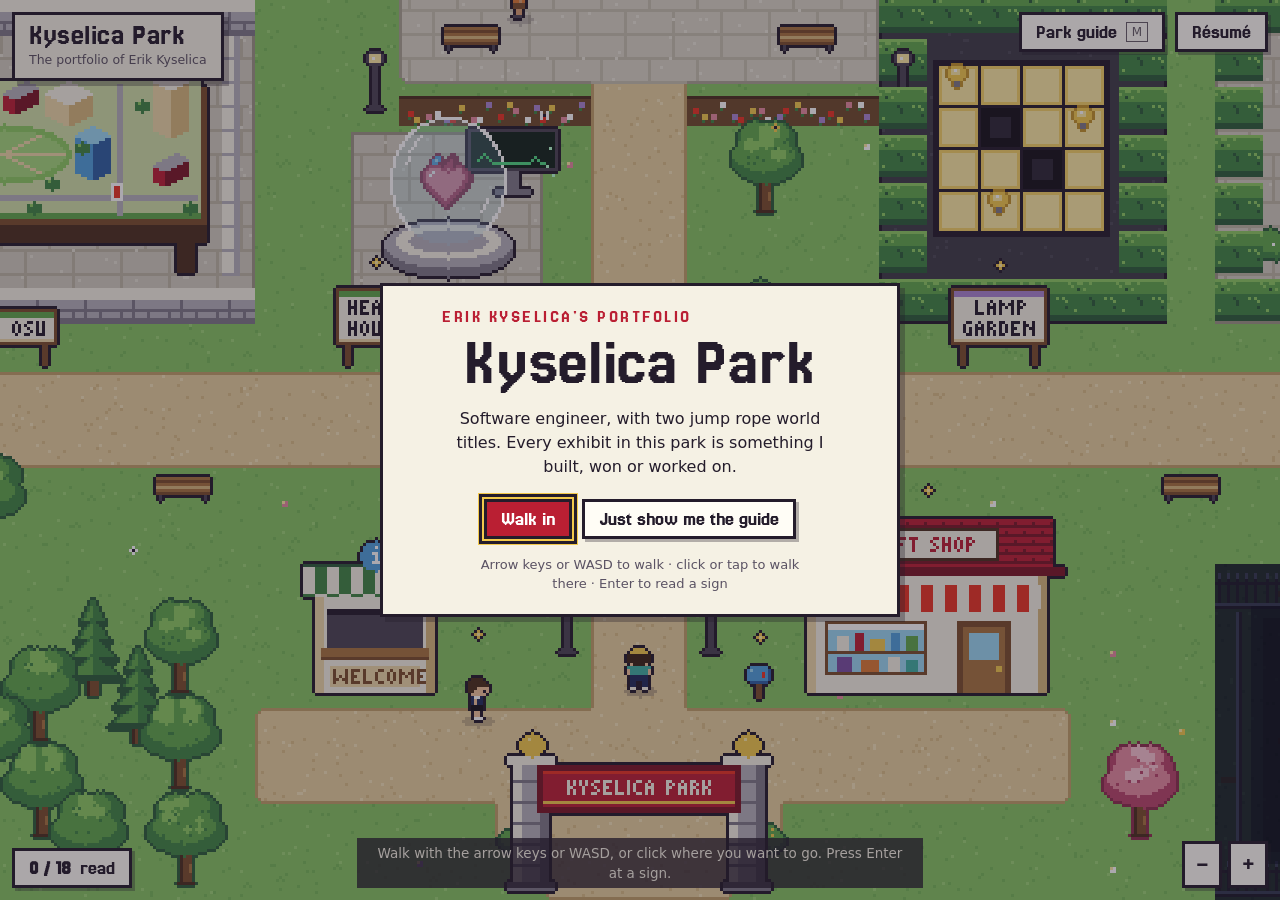
==== commit 30576eaf: "Serve the new résumé under a versioned filename The site sent ErikKyselicaResume.pdf with a four-hou" ====
--- a/index.html
+++ b/index.html
@@ -30,7 +30,7 @@
   </a>
   <nav class="tools" aria-label="Park">
     <button class="btn" type="button" id="btn-guide" aria-label="Park guide"><span class="label-long">Park guide</span><span class="label-short">Map</span> <kbd>M</kbd></button>
-    <a class="btn" href="ErikKyselicaResume.pdf" target="_blank" rel="noopener">Résumé</a>
+    <a class="btn" href="ErikKyselicaResume-2026.pdf" target="_blank" rel="noopener">Résumé</a>
   </nav>
 </header>
 
@@ -98,7 +98,7 @@
   <div class="noscript">
     <h1>Erik Kyselica</h1>
     <p>This portfolio is an interactive pixel park and needs JavaScript. Without it, here is the short version:</p>
-    <p><a href="ErikKyselicaResume.pdf">Résumé (PDF)</a> · <a href="mailto:erik@kyseli.ca">erik@kyseli.ca</a> · <a href="osu-map/">Small OSU, a live map of the Ohio State campus</a></p>
+    <p><a href="ErikKyselicaResume-2026.pdf">Résumé (PDF)</a> · <a href="mailto:erik@kyseli.ca">erik@kyseli.ca</a> · <a href="osu-map/">Small OSU, a live map of the Ohio State campus</a></p>
   </div>
 </noscript>
 
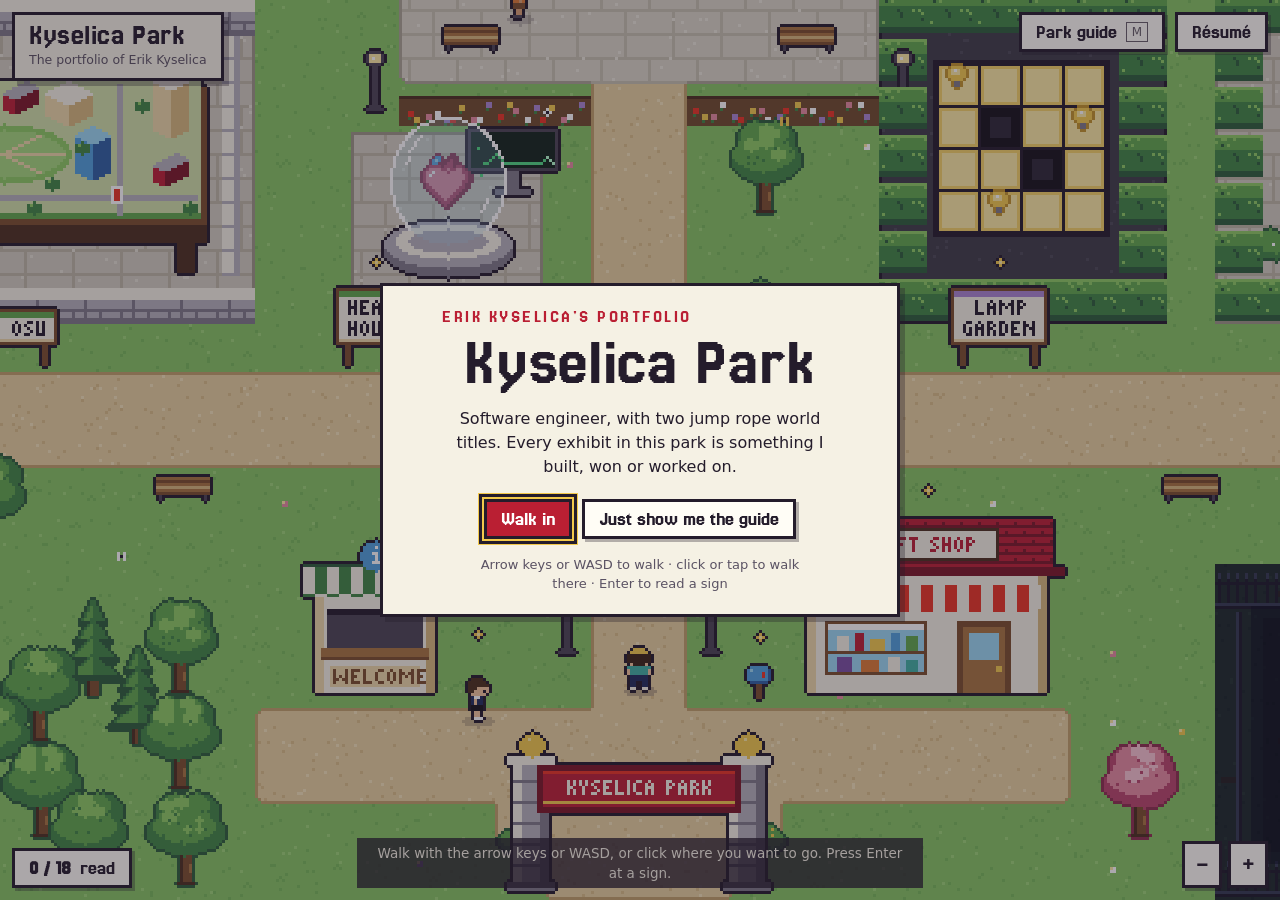
==== commit 2176ed78: "Version the park's scripts and styles so updates reach returning visitors GitHub Pages serves them w" ====
--- a/index.html
+++ b/index.html
@@ -16,7 +16,7 @@
 <link rel="preconnect" href="https://fonts.googleapis.com">
 <link rel="preconnect" href="https://fonts.gstatic.com" crossorigin>
 <link rel="stylesheet" href="https://fonts.googleapis.com/css2?family=Jersey+25&display=swap">
-<link rel="stylesheet" href="park/park.css">
+<link rel="stylesheet" href="park/park.css?v=30576ea">
 </head>
 <body>
 
@@ -102,11 +102,11 @@
   </div>
 </noscript>
 
-<script src="park/art.js"></script>
-<script src="park/world.js"></script>
-<script src="park/life.js"></script>
-<script src="park/data.js"></script>
-<script src="park/game.js"></script>
-<script src="park/ui.js"></script>
+<script src="park/art.js?v=30576ea"></script>
+<script src="park/world.js?v=30576ea"></script>
+<script src="park/life.js?v=30576ea"></script>
+<script src="park/data.js?v=30576ea"></script>
+<script src="park/game.js?v=30576ea"></script>
+<script src="park/ui.js?v=30576ea"></script>
 </body>
 </html>
